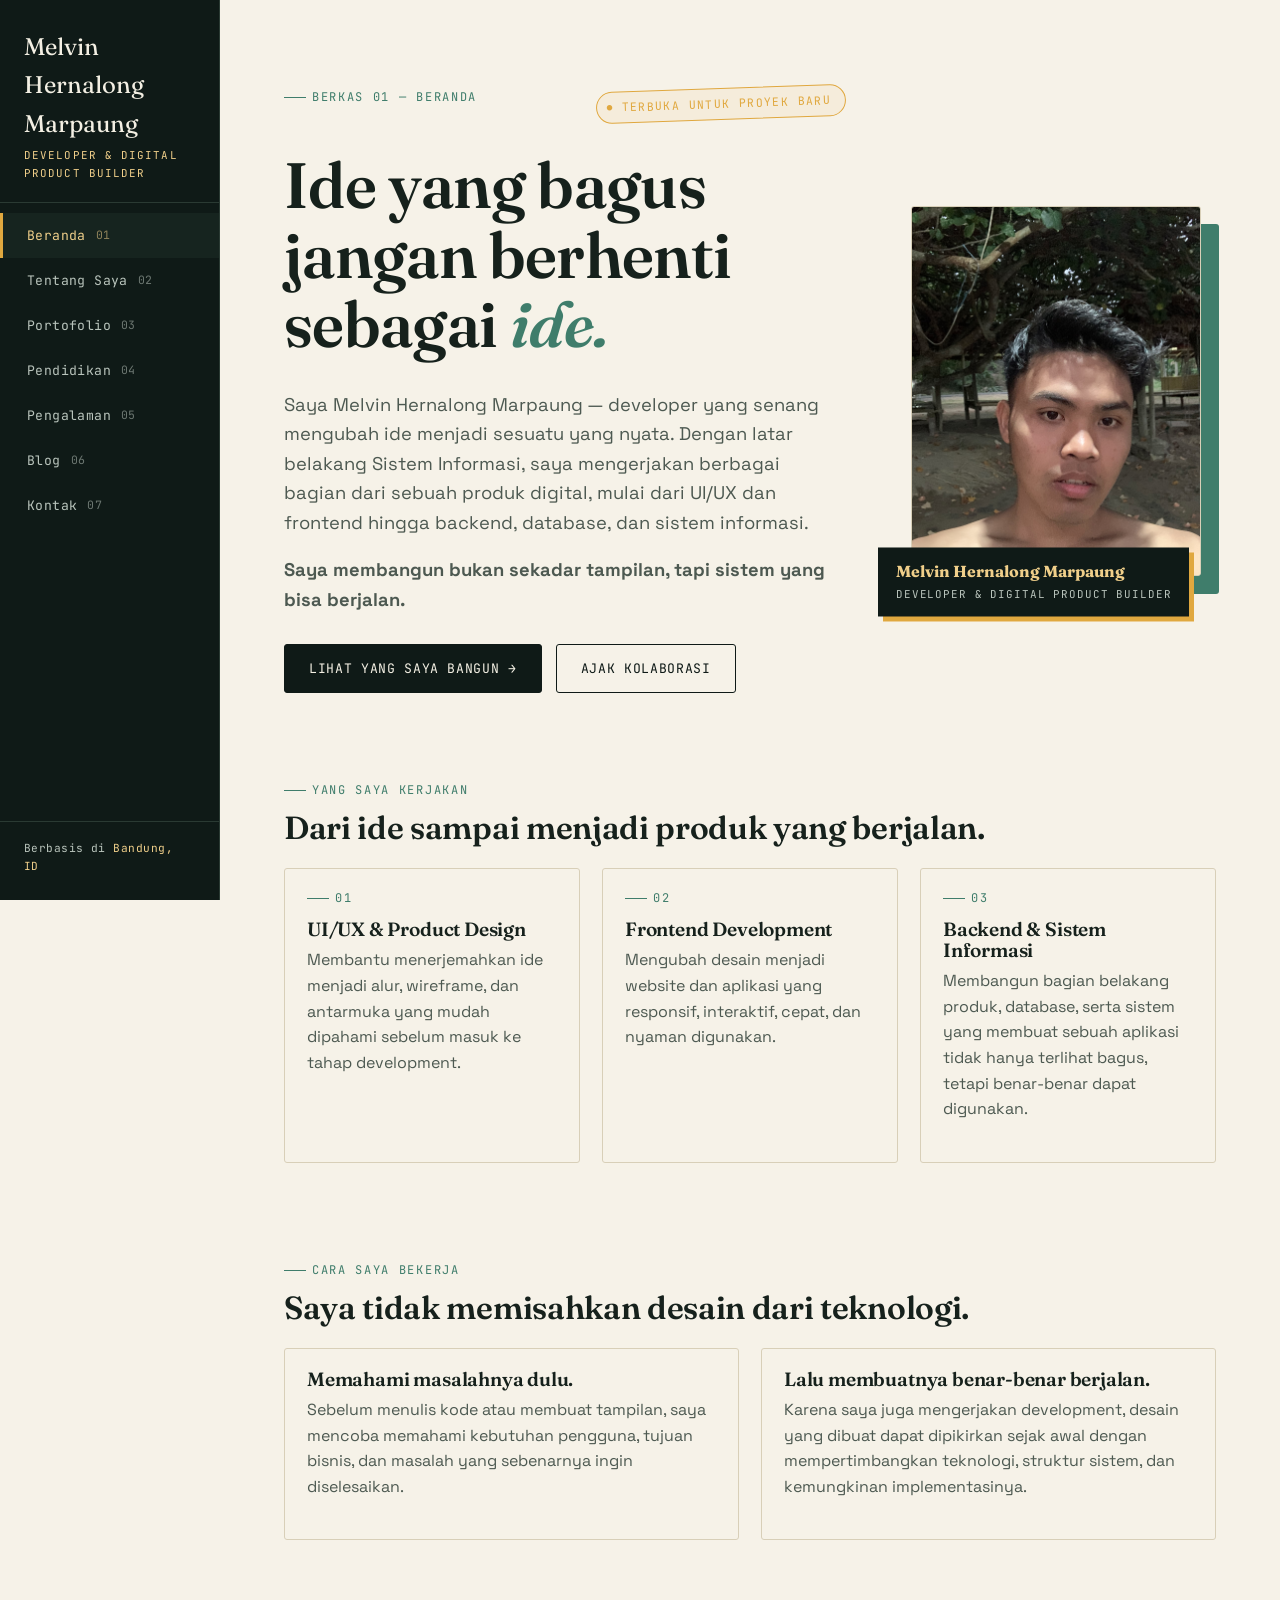
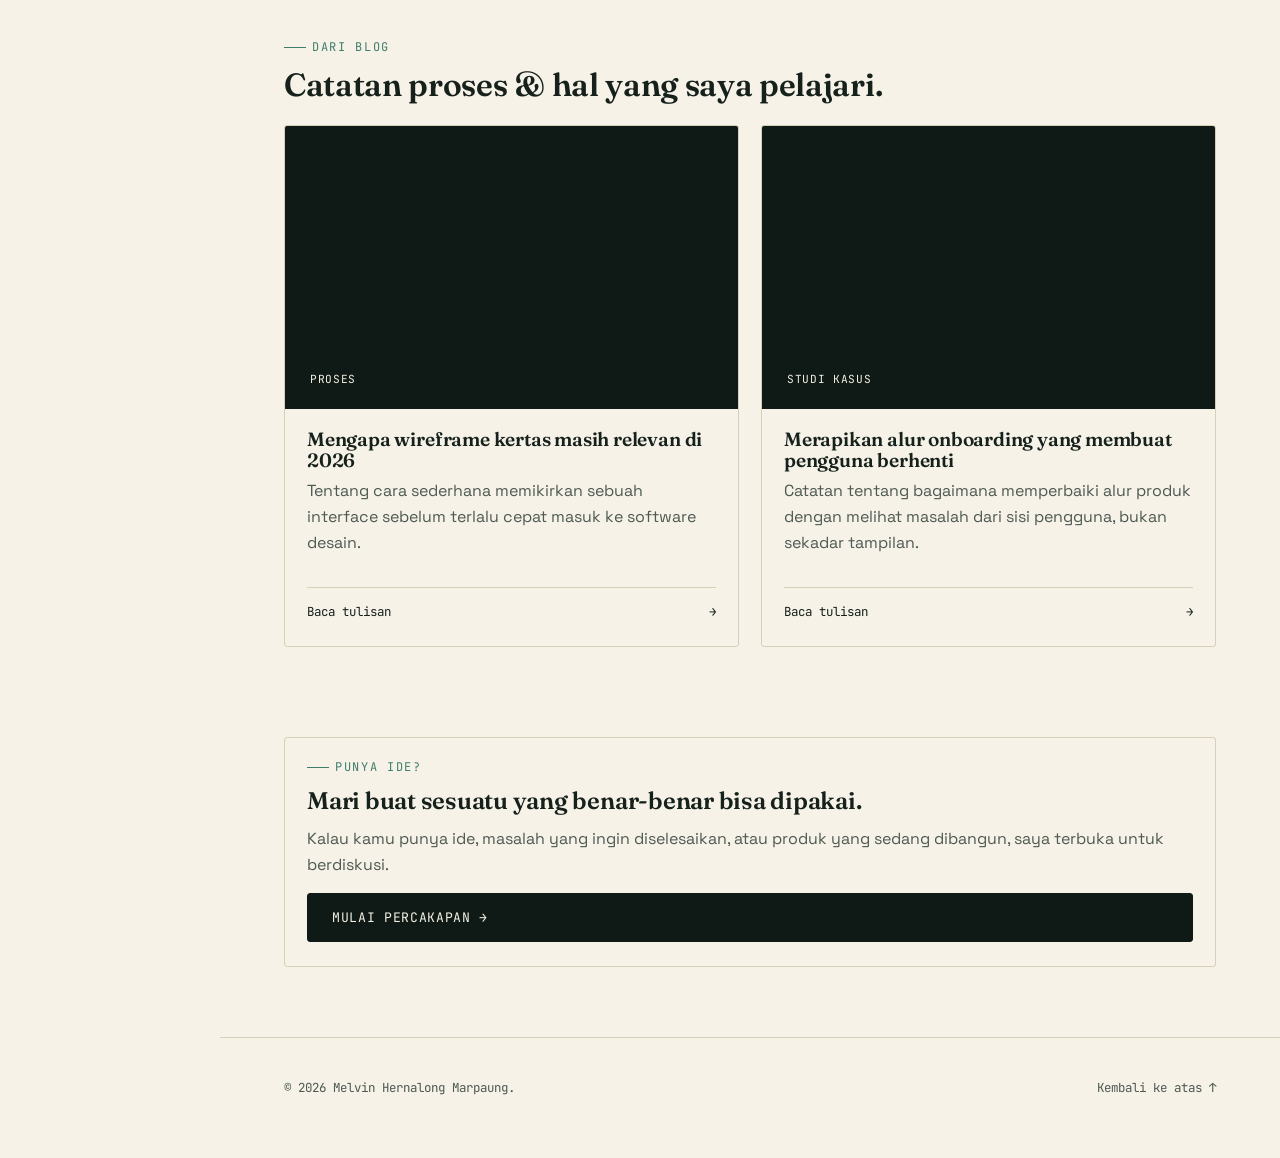
==== index.html @ 4b16306a "Upload portofolio website" ====
<!DOCTYPE html>
<html lang="id">

<head>
    <meta charset="UTF-8">
    <meta name="viewport" content="width=device-width, initial-scale=1.0">

    <!-- FAVICON -->
    <link rel="shortcut icon" href="images/favicon.ico" type="image/x-icon">
    <title>Melvin Hernalong Marpaung — Developer & Digital Product Builder</title>

    <meta name="description" content="Portofolio Melvin Hernalong Marpaung — developer yang mengubah ide menjadi produk digital melalui UI/UX, frontend, backend, database, dan sistem informasi.">

    <link rel="preconnect" href="https://fonts.googleapis.com">
    <link rel="preconnect" href="https://fonts.gstatic.com" crossorigin>

    <link href="https://fonts.googleapis.com/css2?family=Fraunces:ital,opsz,wght@0,9..144,400;0,9..144,600;1,9..144,500&family=Space+Grotesk:wght@400;500;600&family=JetBrains+Mono:wght@400;500&display=swap" rel="stylesheet">

    <link rel="stylesheet" href="css/style.css">
</head>

<body>

    <!-- MOBILE NAVIGATION -->
    <button class="navtoggle" aria-label="Buka menu" aria-expanded="false">
        <span></span>
    </button>

    <div class="app">

        <!-- =====================================================
             SIDEBAR NAVIGATION
        ====================================================== -->

        <nav class="tabnav">

            <div class="tabnav__brand">

                <div class="tabnav__brand-mark">
                    Melvin Hernalong Marpaung
                </div>

                <div class="tabnav__brand-role">
                    Developer &amp; Digital Product Builder
                </div>

            </div>

            <ul class="tabnav__list">

                <li>
                    <a class="tabnav__link is-active" href="index.html">
                        Beranda
                        <span class="tabnav__tag">01</span>
                    </a>
                </li>

                <li>
                    <a class="tabnav__link" href="tentang.html">
                        Tentang Saya
                        <span class="tabnav__tag">02</span>
                    </a>
                </li>

                <li>
                    <a class="tabnav__link" href="portofolio.html">
                        Portofolio
                        <span class="tabnav__tag">03</span>
                    </a>
                </li>

                <li>
                    <a class="tabnav__link" href="pendidikan.html">
                        Pendidikan
                        <span class="tabnav__tag">04</span>
                    </a>
                </li>

                <li>
                    <a class="tabnav__link" href="pengalaman.html">
                        Pengalaman
                        <span class="tabnav__tag">05</span>
                    </a>
                </li>

                <li>
                    <a class="tabnav__link" href="blog.html">
                        Blog
                        <span class="tabnav__tag">06</span>
                    </a>
                </li>

                <li>
                    <a class="tabnav__link" href="kontak.html">
                        Kontak
                        <span class="tabnav__tag">07</span>
                    </a>
                </li>

            </ul>

            <div class="tabnav__foot">
                Berbasis di
                <span>Bandung, ID</span>
            </div>

        </nav>


        <!-- =====================================================
             MAIN CONTENT
        ====================================================== -->

        <main class="content">


            <!-- =================================================
                 HERO
            ================================================== -->

            <section class="hero hero--with-photo">

                <!-- HERO CONTENT -->

                <div class="hero__content">

                    <div class="hero__top">

                        <span class="eyebrow">
                            Berkas 01 — Beranda
                        </span>

                        <span class="stamp stamp--gold">
                            Terbuka untuk proyek baru
                        </span>

                    </div>


                    <h1>
                        Ide yang bagus jangan berhenti sebagai
                        <em>ide.</em>
                    </h1>


                    <p class="hero__lede">
                        Saya Melvin Hernalong Marpaung — developer yang senang mengubah ide menjadi sesuatu yang nyata. Dengan latar belakang Sistem Informasi, saya mengerjakan berbagai bagian dari sebuah produk digital, mulai dari UI/UX dan frontend hingga backend, database,
                        dan sistem informasi.
                    </p>


                    <p class="hero__lede">
                        <strong>
                            Saya membangun bukan sekadar tampilan,
                            tapi sistem yang bisa berjalan.
                        </strong>
                    </p>


                    <div class="hero__cta">

                        <a class="btn btn--primary" href="portofolio.html">
                            Lihat yang Saya Bangun →
                        </a>

                        <a class="btn btn--ghost" href="kontak.html">
                            Ajak Kolaborasi
                        </a>

                    </div>

                </div>


                <!-- =================================================
                     FOTO PROFIL
                ================================================== -->

                <div class="hero__photo">

                    <div class="hero__photo-frame" id="profile-photo" role="button" tabindex="0" aria-label="Tampilkan media sosial" aria-expanded="false">

                        <!-- FOTO -->

                        <img src="images/profile.jpeg" alt="Foto profil Melvin Hernalong Marpaung">


                        <!-- SOCIAL OVERLAY -->

                        <div class="hero__social-overlay">

                            <div class="hero__social-title">
                                <span>Temukan saya di</span>
                            </div>


                            <div class="hero__socials">

                                <!-- WhatsApp -->

                                <a href="https://wa.me/6289638688451" class="social-icon" target="_blank" rel="noopener noreferrer" aria-label="WhatsApp" title="WhatsApp">

                                    <svg viewBox="0 0 24 24" aria-hidden="true">
                                        <path d="M20.5 3.5A11.7 11.7 0 0 0 12.1 0C5.6 0 .3 5.3.3 11.8c0 2.1.6 4.2 1.7 6L.2 24l6.3-1.7a11.8 11.8 0 0 0 5.6 1.4h.1c6.5 0 11.8-5.3 11.8-11.8 0-3.2-1.3-6.2-3.5-8.4ZM12.1 21.7h-.1c-1.8 0-3.5-.5-5-1.4l-.4-.2-3.7 1 1-3.6-.2-.4a9.7 9.7 0 0 1-1.5-5.2c0-5.4 4.4-9.8 9.9-9.8 2.6 0 5.1 1 7 2.9a9.8 9.8 0 0 1 2.9 7c0 5.3-4.4 9.7-9.9 9.7Zm5.4-7.3c-.3-.2-1.9-.9-2.2-1-.3-.1-.5-.2-.7.2-.2.3-.8 1-1 1.2-.2.2-.4.2-.7.1-1.8-.9-3-1.6-4.2-3.6-.3-.5.3-.5.8-1.6.1-.2.1-.4 0-.6-.1-.2-.7-1.7-1-2.3-.3-.6-.5-.5-.7-.5h-.6c-.2 0-.6.1-.9.4-.3.3-1.1 1.1-1.1 2.6 0 1.5 1.1 3 1.2 3.2.1.2 2.1 3.3 5.2 4.6 1.9.8 2.7.9 3.7.8.6-.1 1.9-.8 2.1-1.6.3-.8.3-1.5.2-1.6-.1-.1-.3-.2-.6-.3Z"/>
                                    </svg>

                                </a>


                                <!-- Instagram -->

                                <a href="https://www.instagram.com/melvin_hernalon20" class="social-icon" target="_blank" rel="noopener noreferrer" aria-label="Instagram" title="Instagram">

                                    <svg viewBox="0 0 24 24" aria-hidden="true">
                                        <rect x="3" y="3" width="18" height="18" rx="5"></rect>
                                        <circle cx="12" cy="12" r="4"></circle>
                                        <circle cx="17.5" cy="6.5" r="1"></circle>
                                    </svg>

                                </a>


                                <!-- TikTok -->

                                <a href="https://www.tiktok.com/@_vicariusfiliidei" class="social-icon" target="_blank" rel="noopener noreferrer" aria-label="TikTok" title="TikTok">

                                    <svg viewBox="0 0 24 24" aria-hidden="true">
                                        <path d="M16.7 3c.3 1.8 1.4 3.2 3.3 3.5v3.1c-1.4 0-2.6-.4-3.7-1.1v6.8c0 4-2.8 6.7-6.7 6.7-3.4 0-6-2.6-6-5.8 0-3.5 2.8-6.1 6.5-6.1.3 0 .6 0 .9.1v3.2a4.2 4.2 0 0 0-.9-.1c-1.5 0-2.7 1-2.7 2.5 0 1.3 1.1 2.3 2.4 2.3 1.7 0 2.8-1.1 2.8-3V3h4.1Z"></path>
                                    </svg>

                                </a>


                                <!-- LinkedIn -->

                                <a href="https://www.linkedin.com/in/melvin-marpaung-014b51303" class="social-icon" target="_blank" rel="noopener noreferrer" aria-label="LinkedIn" title="LinkedIn">

                                    <svg viewBox="0 0 24 24" aria-hidden="true">
                                        <path d="M5.2 3.2A2.2 2.2 0 1 1 5.2 7.6 2.2 2.2 0 0 1 5.2 3.2ZM3.4 9h3.6v11.6H3.4V9Zm5.8 0h3.5v1.6h.1c.5-.9 1.7-1.9 3.5-1.9 3.7 0 4.4 2.4 4.4 5.5v6.4h-3.6v-5.7c0-1.4 0-3.2-2-3.2s-2.3 1.5-2.3 3.1v5.8H9.2V9Z"></path>
                                    </svg>

                                </a>


                                <!-- YouTube -->

                                <a href="https://youtube.com/@melvinmarpaung2245" class="social-icon" target="_blank" rel="noopener noreferrer" aria-label="YouTube" title="YouTube">

                                    <svg viewBox="0 0 24 24" aria-hidden="true">
                                        <path d="M23.5 6.2a3 3 0 0 0-2.1-2.1C19.5 3.5 12 3.5 12 3.5s-7.5 0-9.4.6A3 3 0 0 0 .5 6.2C0 8.1 0 12 0 12s0 3.9.5 5.8a3 3 0 0 0 2.1 2.1c1.9.6 9.4.6 9.4.6s7.5 0 9.4-.6a3 3 0 0 0 2.1-2.1c.5-1.9.5-5.8.5-5.8s0-3.9-.5-5.8ZM9.6 15.6V8.4l6.3 3.6-6.3 3.6Z"></path>
                                    </svg>

                                </a>


                                <!-- Email -->

                                <a href="mailto:hernalon20@gmail.com" class="social-icon" aria-label="Email" title="Email">

                                    <svg viewBox="0 0 24 24" aria-hidden="true">
                                        <path d="M2.5 5.5A2.5 2.5 0 0 1 5 3h14a2.5 2.5 0 0 1 2.5 2.5v13A2.5 2.5 0 0 1 19 21H5a2.5 2.5 0 0 1-2.5-2.5v-13ZM5 5.4v.4l7 5.2 7-5.2v-.4H5Zm14 3.5-7 5.2-7-5.2v9.6c0 .3.2.5.5.5h13c.3 0 .5-.2.5-.5V8.9Z"></path>
                                    </svg>

                                </a>

                            </div>


                            <span class="hero__social-hint">
                                Klik foto untuk kembali
                            </span>

                        </div>

                    </div>


                    <!-- FOTO LABEL -->

                    <div class="hero__photo-label">

                        <strong>
                            Melvin Hernalong Marpaung
                        </strong>

                        <span>
                            Developer &amp; Digital Product Builder
                        </span>

                    </div>

                </div>


                <!-- =================================================
                     STATISTICS
                ================================================== -->
                <!-- 
                <div class="hero__grid" data-reveal>

                    <div class="hero__stat">

                        <b>32+</b>

                        <span>
                            Proyek diselesaikan
                        </span>

                    </div>


                    <div class="hero__stat">

                        <b>5</b>

                        <span>
                            Tahun pengalaman
                        </span>

                    </div>


                    <div class="hero__stat">

                        <b>12</b>

                        <span>
                            Klien lintas industri
                        </span>

                    </div>

                </div> -->

            </section>


            <!-- =================================================
                 SERVICES
            ================================================== -->

            <section data-reveal>

                <span class="eyebrow">
                    Yang saya kerjakan
                </span>

                <h2 class="section-title">
                    Dari ide sampai menjadi produk yang berjalan.
                </h2>


                <div class="grid grid--3">


                    <!-- UI/UX -->

                    <div class="card">

                        <div class="card__body">

                            <span class="eyebrow">
                                01
                            </span>

                            <h3>
                                UI/UX &amp; Product Design
                            </h3>

                            <p>
                                Membantu menerjemahkan ide menjadi alur, wireframe, dan antarmuka yang mudah dipahami sebelum masuk ke tahap development.
                            </p>

                        </div>

                    </div>


                    <!-- FRONTEND -->

                    <div class="card">

                        <div class="card__body">

                            <span class="eyebrow">
                                02
                            </span>

                            <h3>
                                Frontend Development
                            </h3>

                            <p>
                                Mengubah desain menjadi website dan aplikasi yang responsif, interaktif, cepat, dan nyaman digunakan.
                            </p>

                        </div>

                    </div>


                    <!-- SYSTEM -->

                    <div class="card">

                        <div class="card__body">

                            <span class="eyebrow">
                                03
                            </span>

                            <h3>
                                Backend &amp; Sistem Informasi
                            </h3>

                            <p>
                                Membangun bagian belakang produk, database, serta sistem yang membuat sebuah aplikasi tidak hanya terlihat bagus, tetapi benar-benar dapat digunakan.
                            </p>

                        </div>

                    </div>

                </div>

            </section>


            <!-- =================================================
                 VALUE / POSITIONING
            ================================================== -->

            <section data-reveal>

                <span class="eyebrow">
                    Cara saya bekerja
                </span>

                <h2 class="section-title">
                    Saya tidak memisahkan desain dari teknologi.
                </h2>


                <div class="grid grid--2">

                    <div class="card">

                        <div class="card__body">

                            <h3>
                                Memahami masalahnya dulu.
                            </h3>

                            <p>
                                Sebelum menulis kode atau membuat tampilan, saya mencoba memahami kebutuhan pengguna, tujuan bisnis, dan masalah yang sebenarnya ingin diselesaikan.
                            </p>

                        </div>

                    </div>


                    <div class="card">

                        <div class="card__body">

                            <h3>
                                Lalu membuatnya benar-benar berjalan.
                            </h3>

                            <p>
                                Karena saya juga mengerjakan development, desain yang dibuat dapat dipikirkan sejak awal dengan mempertimbangkan teknologi, struktur sistem, dan kemungkinan implementasinya.
                            </p>

                        </div>

                    </div>

                </div>

            </section>


            <!-- =================================================
                 BLOG
            ================================================== -->

            <section data-reveal>

                <span class="eyebrow">
                    Dari blog
                </span>

                <h2 class="section-title">
                    Catatan proses &amp; hal yang saya pelajari.
                </h2>


                <div class="grid grid--2">


                    <a class="card" href="blog.html">

                        <div class="card__media">

                            <span>
                                Proses
                            </span>

                        </div>


                        <div class="card__body">

                            <h3>
                                Mengapa wireframe kertas masih relevan di 2026
                            </h3>

                            <p>
                                Tentang cara sederhana memikirkan sebuah interface sebelum terlalu cepat masuk ke software desain.
                            </p>

                            <div class="card__link">

                                <span>
                                    Baca tulisan
                                </span>

                                <span>
                                    →
                                </span>

                            </div>

                        </div>

                    </a>


                    <a class="card" href="blog.html">

                        <div class="card__media">

                            <span>
                                Studi Kasus
                            </span>

                        </div>


                        <div class="card__body">

                            <h3>
                                Merapikan alur onboarding yang membuat pengguna berhenti
                            </h3>

                            <p>
                                Catatan tentang bagaimana memperbaiki alur produk dengan melihat masalah dari sisi pengguna, bukan sekadar tampilan.
                            </p>

                            <div class="card__link">

                                <span>
                                    Baca tulisan
                                </span>

                                <span>
                                    →
                                </span>

                            </div>

                        </div>

                    </a>

                </div>

            </section>


            <!-- =================================================
                 FINAL CTA
            ================================================== -->

            <section data-reveal>

                <div class="card">

                    <div class="card__body">

                        <span class="eyebrow">
                            Punya ide?
                        </span>

                        <h2>
                            Mari buat sesuatu yang benar-benar bisa dipakai.
                        </h2>

                        <p>
                            Kalau kamu punya ide, masalah yang ingin diselesaikan, atau produk yang sedang dibangun, saya terbuka untuk berdiskusi.
                        </p>

                        <a class="btn btn--primary" href="kontak.html">
                            Mulai Percakapan →
                        </a>

                    </div>

                </div>

            </section>


            <!-- =================================================
                 FOOTER
            ================================================== -->

            <footer class="site-footer">

                <span>
                    © 2026 Melvin Hernalong Marpaung.
                </span>

                <a href="#">
                    Kembali ke atas ↑
                </a>

            </footer>

        </main>

    </div>


    <script src="js/script.js"></script>

</body>

</html>
---- css/style.css ----
/* =========================================================
   DESIGN TOKENS
   Tema: "Dossier"
   ========================================================= */

:root {
    --ink: #0f1a17;
    --ink-soft: #16241f;
    --paper: #f6f2e8;
    --paper-dim: #ece5d4;
    --gold: #e0a83f;
    --gold-soft: #f0cf8a;
    --jade: #3f7d6b;
    --text-dark: #16211c;
    --text-muted: #4d5951;
    --text-light: #f3efe3;
    --text-light-muted: #b9c4bc;
    --line: #d8cfb8;
    --line-dark: #2a3a33;
    --font-display: "Fraunces", "Georgia", serif;
    --font-body: "Space Grotesk", "Helvetica Neue", sans-serif;
    --font-mono: "JetBrains Mono", ui-monospace, monospace;
    --radius: 3px;
    --nav-w: 220px;
    --nav-w-collapsed: 64px;
    --max-w: 980px;
}


/* =========================================================
   RESET
   ========================================================= */

* {
    box-sizing: border-box;
}

html {
    scroll-behavior: smooth;
}

body {
    margin: 0;
    background: var(--paper);
    color: var(--text-dark);
    font-family: var(--font-body);
    font-size: 16px;
    line-height: 1.6;
    -webkit-font-smoothing: antialiased;
}

img {
    max-width: 100%;
    display: block;
}

a {
    color: inherit;
    text-decoration: none;
}

h1,
h2,
h3,
h4 {
    font-family: var(--font-display);
    font-weight: 600;
    line-height: 1.08;
    margin: 0 0 0.5em;
    letter-spacing: -0.01em;
}

p {
    margin: 0 0 1em;
    color: var(--text-muted);
}


/* =========================================================
   EYEBROW
   ========================================================= */

.eyebrow {
    font-family: var(--font-mono);
    font-size: 0.75rem;
    letter-spacing: 0.14em;
    text-transform: uppercase;
    color: var(--jade);
    display: inline-flex;
    align-items: center;
    gap: 0.5em;
    margin-bottom: 0.9em;
}

.eyebrow::before {
    content: "";
    width: 22px;
    height: 1px;
    background: var(--jade);
    display: inline-block;
}


/* =========================================================
   SELECTION & ACCESSIBILITY
   ========================================================= */

::selection {
    background: var(--gold-soft);
    color: var(--ink);
}

:focus-visible {
    outline: 2px solid var(--jade);
    outline-offset: 3px;
}

@media (prefers-reduced-motion: reduce) {
    *,
    *::before,
    *::after {
        animation-duration: 0.001ms !important;
        animation-iteration-count: 1 !important;
        transition-duration: 0.001ms !important;
        scroll-behavior: auto !important;
    }
}


/* =========================================================
   LAYOUT — SIDEBAR
   ========================================================= */

.app {
    display: flex;
    min-height: 100vh;
}

.tabnav {
    position: fixed;
    top: 0;
    left: 0;
    bottom: 0;
    width: var(--nav-w);
    background: var(--ink);
    color: var(--text-light);
    display: flex;
    flex-direction: column;
    z-index: 100;
    border-right: 1px solid var(--line-dark);
}

.tabnav__brand {
    padding: 28px 24px 20px;
    border-bottom: 1px solid var(--line-dark);
}

.tabnav__brand-mark {
    font-family: var(--font-display);
    font-size: 1.5rem;
    color: var(--text-light);
}

.tabnav__brand-role {
    font-family: var(--font-mono);
    font-size: 0.68rem;
    letter-spacing: 0.1em;
    text-transform: uppercase;
    color: var(--gold-soft);
    margin-top: 4px;
}

.tabnav__list {
    list-style: none;
    margin: 0;
    padding: 10px 0;
    flex: 1;
    overflow-y: auto;
}

.tabnav__link {
    display: flex;
    align-items: center;
    gap: 10px;
    padding: 12px 24px;
    font-family: var(--font-mono);
    font-size: 0.82rem;
    letter-spacing: 0.03em;
    color: var(--text-light-muted);
    border-left: 3px solid transparent;
    transition: color 0.15s ease, border-color 0.15s ease, background 0.15s ease;
    position: relative;
}

.tabnav__link:hover {
    color: var(--text-light);
    background: var(--ink-soft);
}

.tabnav__link.is-active {
    color: var(--gold-soft);
    border-left-color: var(--gold);
    background: var(--ink-soft);
}

.tabnav__tag {
    opacity: 0.55;
    font-size: 0.72rem;
}

.tabnav__foot {
    padding: 18px 24px 24px;
    border-top: 1px solid var(--line-dark);
    font-family: var(--font-mono);
    font-size: 0.7rem;
    color: var(--text-light-muted);
    letter-spacing: 0.04em;
}

.tabnav__foot span {
    color: var(--gold-soft);
}

.navtoggle {
    display: none;
}


/* =========================================================
   CONTENT
   ========================================================= */

.content {
    margin-left: var(--nav-w);
    flex: 1;
    min-width: 0;
}

.page-header {
    padding: 90px 64px 40px;
    max-width: 1100px;
}

.page-header .eyebrow {
    margin-bottom: 1em;
}

.page-header h1 {
    font-size: clamp(2.2rem, 4vw, 3.4rem);
    color: var(--text-dark);
}

.page-header .lede {
    font-size: 1.1rem;
    max-width: 640px;
    color: var(--text-muted);
}

section {
    padding: 20px 64px 70px;
    max-width: 1100px;
}

.section-title {
    font-size: clamp(1.5rem, 2.6vw, 2rem);
    margin-bottom: 0.7em;
}

footer.site-footer {
    padding: 40px 64px 60px;
    border-top: 1px solid var(--line);
    font-family: var(--font-mono);
    font-size: 0.78rem;
    color: var(--text-muted);
    display: flex;
    justify-content: space-between;
    flex-wrap: wrap;
    gap: 12px;
    max-width: 1100px;
}


/* =========================================================
   STAMP
   ========================================================= */

.stamp {
    display: inline-flex;
    align-items: center;
    gap: 8px;
    font-family: var(--font-mono);
    font-size: 0.72rem;
    letter-spacing: 0.12em;
    text-transform: uppercase;
    color: var(--jade);
    border: 1.5px solid var(--jade);
    border-radius: 999px;
    padding: 6px 14px 6px 10px;
    transform: rotate(-2deg);
    background: rgba(63, 125, 107, 0.06);
}

.stamp::before {
    content: "●";
    font-size: 0.55rem;
}

.stamp--gold {
    color: var(--gold);
    border-color: var(--gold);
    background: rgba(224, 168, 63, 0.08);
}


/* =========================================================
   HERO
   ========================================================= */

.hero {
    padding: 88px 64px 60px;
    max-width: 1180px;
    position: relative;
}


/* Layout hero baru */

.hero--with-photo {
    display: grid;
    grid-template-columns: minmax(0, 1fr) 320px;
    column-gap: 50px;
    align-items: center;
}


/* Konten kiri */

.hero__content {
    min-width: 0;
}

.hero__top {
    display: flex;
    justify-content: space-between;
    align-items: flex-start;
    gap: 24px;
    margin-bottom: 30px;
}

.hero h1 {
    font-size: clamp(2.6rem, 5vw, 4.6rem);
    color: var(--text-dark);
    max-width: 850px;
}

.hero h1 em {
    font-style: italic;
    color: var(--jade);
}

.hero__lede {
    font-size: 1.15rem;
    max-width: 560px;
    margin-top: 18px;
}


/* =========================================================
   HERO PHOTO
   ========================================================= */

.hero__photo {
    position: relative;
    display: flex;
    justify-content: center;
    align-items: center;
    min-height: 390px;
}

.hero__photo-frame {
    width: 290px;
    height: 370px;
    overflow: hidden;
    border-radius: var(--radius);
    background: var(--paper-dim);
    border: 1px solid var(--line);
    position: relative;
    box-shadow: 18px 18px 0 var(--jade);
    transition: transform 0.25s ease, box-shadow 0.25s ease;
}

.hero__photo-frame:hover {
    transform: translateY(-5px);
    box-shadow: 22px 22px 0 var(--gold);
}

.hero__photo-frame img {
    width: 100%;
    height: 100%;
    object-fit: cover;
    object-position: center top;
    filter: saturate(0.9);
    transition: transform 0.4s ease, filter 0.4s ease;
}

.hero__photo-frame:hover img {
    transform: scale(1.03);
    filter: saturate(1);
}


/* =========================================================
   PROFILE SOCIAL OVERLAY
   Klik foto → blur → social media muncul
   ========================================================= */

.hero__photo-frame {
    cursor: pointer;
    isolation: isolate;
}


/* Foto */

.hero__photo-frame img {
    transition: transform 0.45s ease, filter 0.45s ease;
}


/* Overlay */


/* =========================================================
   PROFILE SOCIAL OVERLAY — GLASS / BLUR
   ========================================================= */

.hero__photo-frame {
    cursor: pointer;
    isolation: isolate;
}


/* Overlay transparan */

.hero__social-overlay {
    position: absolute;
    inset: 0;
    z-index: 5;
    display: flex;
    flex-direction: column;
    align-items: center;
    justify-content: center;
    padding: 25px;
    /*
   * Tidak hitam pekat.
   * Foto tetap terlihat di belakang.
   */
    background: rgba(15, 26, 23, 0.18);
    opacity: 0;
    visibility: hidden;
    pointer-events: none;
    backdrop-filter: blur(0);
    transition: opacity 0.4s ease, visibility 0.4s ease, backdrop-filter 0.5s ease;
}


/* Overlay aktif */

.hero__photo-frame.is-social-open .hero__social-overlay {
    opacity: 1;
    visibility: visible;
    pointer-events: auto;
    background: rgba(15, 26, 23, 0.12);
    backdrop-filter: blur(8px);
}


/* Foto ketika overlay aktif */

.hero__photo-frame.is-social-open img {
    transform: scale(1.05);
    filter: blur(5px) brightness(0.82) saturate(0.8);
}


/* =========================================================
   TITLE
   ========================================================= */

.hero__social-title {
    margin-bottom: 18px;
    padding: 7px 13px;
    border: 1px solid rgba(255, 255, 255, 0.45);
    border-radius: 999px;
    background: rgba(15, 26, 23, 0.2);
    backdrop-filter: blur(10px);
    font-family: var(--font-mono);
    font-size: 0.62rem;
    letter-spacing: 0.14em;
    text-transform: uppercase;
    color: var(--text-light);
    opacity: 0;
    transform: translateY(12px);
    transition: opacity 0.3s ease 0.08s, transform 0.3s ease 0.08s;
}

.hero__photo-frame.is-social-open .hero__social-title {
    opacity: 1;
    transform: translateY(0);
}


/* =========================================================
   SOCIAL GRID
   ========================================================= */

.hero__socials {
    display: grid;
    grid-template-columns: repeat(3, 1fr);
    gap: 12px;
    width: 100%;
    max-width: 190px;
}


/* =========================================================
   ICON BUTTON
   ========================================================= */

.social-icon {
    width: 52px;
    height: 52px;
    display: flex;
    align-items: center;
    justify-content: center;
    border-radius: 50%;
    /*
   * Glass effect
   */
    background: rgba(246, 242, 232, 0.22);
    border: 1px solid rgba(255, 255, 255, 0.65);
    color: white;
    backdrop-filter: blur(12px);
    box-shadow: 0 8px 25px rgba(15, 26, 23, 0.18), inset 0 1px 0 rgba(255, 255, 255, 0.3);
    opacity: 0;
    transform: translateY(15px) scale(0.65);
    transition: opacity 0.3s ease, transform 0.3s cubic-bezier(.2, .8, .2, 1), background 0.2s ease, box-shadow 0.2s ease;
}


/* SVG */

.social-icon svg {
    width: 22px;
    height: 22px;
    fill: currentColor;
    stroke: none;
    transition: transform 0.2s ease;
}


/* Instagram outline */

.social-icon:nth-child(2) svg {
    fill: none;
    stroke: currentColor;
    stroke-width: 1.7;
}


/* Icon muncul */

.hero__photo-frame.is-social-open .social-icon {
    opacity: 1;
    transform: translateY(0) scale(1);
}


/* Delay */

.hero__photo-frame.is-social-open .social-icon:nth-child(1) {
    transition-delay: .05s;
}

.hero__photo-frame.is-social-open .social-icon:nth-child(2) {
    transition-delay: .10s;
}

.hero__photo-frame.is-social-open .social-icon:nth-child(3) {
    transition-delay: .15s;
}

.hero__photo-frame.is-social-open .social-icon:nth-child(4) {
    transition-delay: .20s;
}

.hero__photo-frame.is-social-open .social-icon:nth-child(5) {
    transition-delay: .25s;
}

.hero__photo-frame.is-social-open .social-icon:nth-child(6) {
    transition-delay: .30s;
}


/* =========================================================
   HOVER ICON
   ========================================================= */

.social-icon:hover {
    transform: translateY(-6px) scale(1.16);
    background: rgba(224, 168, 63, 0.9);
    border-color: rgba(255, 255, 255, 0.9);
    color: var(--ink);
    box-shadow: 0 12px 30px rgba(224, 168, 63, 0.3);
}

.social-icon:hover svg {
    transform: scale(1.08);
}


/* =========================================================
   KLIK ICON
   ========================================================= */

.social-icon:active {
    transform: translateY(-4px) scale(1.28);
}


/* =========================================================
   HINT
   ========================================================= */

.hero__social-hint {
    margin-top: 18px;
    font-family: var(--font-mono);
    font-size: 0.55rem;
    letter-spacing: 0.08em;
    text-transform: uppercase;
    color: rgba(243, 239, 227, 0.85);
    opacity: 0;
    transform: translateY(8px);
    transition: opacity 0.3s ease 0.38s, transform 0.3s ease 0.38s;
}

.hero__photo-frame.is-social-open .hero__social-hint {
    opacity: 1;
    transform: translateY(0);
}


/* =========================================================
   MOBILE
   ========================================================= */

@media (max-width: 760px) {
    .hero__socials {
        max-width: 180px;
        gap: 10px;
    }
    .social-icon {
        width: 48px;
        height: 48px;
    }
    .social-icon svg {
        width: 20px;
        height: 20px;
    }
}


/* Saat aktif */

.hero__photo-frame.is-social-open .hero__social-overlay {
    opacity: 1;
    visibility: visible;
    pointer-events: auto;
    backdrop-filter: blur(3px);
}


/* Foto menjadi blur */

.hero__photo-frame.is-social-open img {
    transform: scale(1.06);
    filter: blur(8px) brightness(0.55);
}


/* =========================================================
   SOCIAL TITLE
   ========================================================= */

.hero__social-title {
    margin-bottom: 18px;
    font-family: var(--font-mono);
    font-size: 0.68rem;
    letter-spacing: 0.14em;
    text-transform: uppercase;
    color: var(--text-light);
    opacity: 0;
    transform: translateY(10px);
    transition: opacity 0.3s ease 0.08s, transform 0.3s ease 0.08s;
}

.hero__photo-frame.is-social-open .hero__social-title {
    opacity: 1;
    transform: translateY(0);
}


/* =========================================================
   SOCIAL ICON GRID
   ========================================================= */

.hero__socials {
    display: grid;
    grid-template-columns: repeat(3, 1fr);
    gap: 12px;
    width: 100%;
    max-width: 190px;
}


/* =========================================================
   SOCIAL ICON
   ========================================================= */

.social-icon {
    width: 52px;
    height: 52px;
    border: 1px solid rgba(243, 239, 227, 0.55);
    border-radius: 50%;
    display: flex;
    align-items: center;
    justify-content: center;
    color: var(--text-light);
    background: rgba(15, 26, 23, 0.55);
    font-family: var(--font-mono);
    font-size: 0.72rem;
    font-weight: 500;
    letter-spacing: 0.02em;
    backdrop-filter: blur(6px);
    opacity: 0;
    transform: translateY(15px) scale(0.8);
    transition: transform 0.25s ease, background 0.2s ease, color 0.2s ease, border-color 0.2s ease, opacity 0.3s ease;
}


/* Icon muncul ketika overlay aktif */

.hero__photo-frame.is-social-open .social-icon {
    opacity: 1;
    transform: translateY(0) scale(1);
}


/* Delay tiap icon */

.hero__photo-frame.is-social-open .social-icon:nth-child(1) {
    transition-delay: 0.08s;
}

.hero__photo-frame.is-social-open .social-icon:nth-child(2) {
    transition-delay: 0.13s;
}

.hero__photo-frame.is-social-open .social-icon:nth-child(3) {
    transition-delay: 0.18s;
}

.hero__photo-frame.is-social-open .social-icon:nth-child(4) {
    transition-delay: 0.23s;
}

.hero__photo-frame.is-social-open .social-icon:nth-child(5) {
    transition-delay: 0.28s;
}

.hero__photo-frame.is-social-open .social-icon:nth-child(6) {
    transition-delay: 0.33s;
}


/* Hover */

.social-icon:hover {
    transform: translateY(-4px) scale(1.08);
    background: var(--gold);
    border-color: var(--gold);
    color: var(--ink);
}


/* =========================================================
   SOCIAL HINT
   ========================================================= */

.hero__social-hint {
    margin-top: 18px;
    font-family: var(--font-mono);
    font-size: 0.58rem;
    letter-spacing: 0.08em;
    text-transform: uppercase;
    color: var(--text-light-muted);
    opacity: 0;
    transform: translateY(8px);
    transition: opacity 0.3s ease 0.4s, transform 0.3s ease 0.4s;
}

.hero__photo-frame.is-social-open .hero__social-hint {
    opacity: 1;
    transform: translateY(0);
}


/* =========================================================
   MOBILE SOCIAL
   ========================================================= */

@media (max-width: 760px) {
    .hero__socials {
        max-width: 180px;
        gap: 10px;
    }
    .social-icon {
        width: 48px;
        height: 48px;
        font-size: 0.68rem;
    }
    .hero__social-title {
        font-size: 0.62rem;
    }
}


/* Label di bawah foto */

.hero__photo-label {
    position: absolute;
    left: 0;
    bottom: 4px;
    transform: translateX(-18px) translateY(50%);
    background: var(--ink);
    color: var(--text-light);
    padding: 12px 18px;
    font-family: var(--font-mono);
    font-size: 0.68rem;
    letter-spacing: 0.08em;
    text-transform: uppercase;
    z-index: 3;
    box-shadow: 5px 5px 0 var(--gold);
}

.hero__photo-label strong {
    display: block;
    color: var(--gold-soft);
    font-family: var(--font-display);
    font-size: 1rem;
    letter-spacing: 0;
    text-transform: none;
    margin-bottom: 2px;
}

.hero__photo-label span {
    color: var(--text-light-muted);
}


/* =========================================================
   HERO BUTTONS
   ========================================================= */

.hero__cta {
    display: flex;
    gap: 14px;
    margin-top: 30px;
    flex-wrap: wrap;
}

.btn {
    font-family: var(--font-mono);
    font-size: 0.82rem;
    letter-spacing: 0.05em;
    text-transform: uppercase;
    padding: 13px 24px;
    border-radius: var(--radius);
    border: 1.5px solid var(--ink);
    transition: transform 0.15s ease, background 0.15s ease, color 0.15s ease;
    display: inline-flex;
    align-items: center;
    gap: 8px;
}

.btn--primary {
    background: var(--ink);
    color: var(--text-light);
}

.btn--primary:hover {
    background: var(--jade);
    border-color: var(--jade);
    transform: translateY(-2px);
}

.btn--ghost {
    background: transparent;
    color: var(--ink);
}

.btn--ghost:hover {
    background: var(--ink);
    color: var(--text-light);
    transform: translateY(-2px);
}


/* =========================================================
   HERO STATS
   ========================================================= */

.hero__grid {
    margin-top: 70px;
    grid-column: 1 / -1;
    display: grid;
    grid-template-columns: repeat(3, 1fr);
    gap: 1px;
    background: var(--line);
    border: 1px solid var(--line);
}

.hero__stat {
    background: var(--paper);
    padding: 26px 24px;
}

.hero__stat b {
    display: block;
    font-family: var(--font-display);
    font-size: 2.1rem;
    color: var(--text-dark);
}

.hero__stat span {
    font-family: var(--font-mono);
    font-size: 0.72rem;
    letter-spacing: 0.06em;
    text-transform: uppercase;
    color: var(--text-muted);
}


/* =========================================================
   CARDS
   ========================================================= */

.grid {
    display: grid;
    gap: 22px;
}

.grid--2 {
    grid-template-columns: repeat(2, 1fr);
}

.grid--3 {
    grid-template-columns: repeat(3, 1fr);
}

.card {
    background: var(--paper);
    border: 1px solid var(--line);
    border-radius: var(--radius);
    overflow: hidden;
    display: flex;
    flex-direction: column;
    transition: transform 0.18s ease, box-shadow 0.18s ease, border-color 0.18s ease;
}

.card:hover {
    transform: translateY(-4px);
    box-shadow: 0 14px 28px -18px rgba(15, 26, 23, 0.35);
    border-color: var(--jade);
}

.card__media {
    aspect-ratio: 16 / 10;
    background: linear-gradient( 135deg, var(--ink) 0%, var(--jade) 100%);
    position: relative;
    display: flex;
    align-items: flex-end;
    padding: 16px;
}

.card__media span {
    font-family: var(--font-mono);
    font-size: 0.7rem;
    color: var(--text-light);
    letter-spacing: 0.06em;
    text-transform: uppercase;
    background: rgba(15, 26, 23, 0.55);
    padding: 4px 9px;
    border-radius: 999px;
}

.card__body {
    padding: 20px 22px 24px;
    flex: 1;
    display: flex;
    flex-direction: column;
}

.card__body h3 {
    font-size: 1.2rem;
    margin-bottom: 0.4em;
}

.card__tags {
    display: flex;
    gap: 8px;
    flex-wrap: wrap;
    margin: 10px 0 0;
}

.card__tags span {
    font-family: var(--font-mono);
    font-size: 0.68rem;
    color: var(--jade);
    border: 1px solid var(--jade);
    padding: 3px 8px;
    border-radius: 999px;
}

.card__link {
    margin-top: 16px;
    font-family: var(--font-mono);
    font-size: 0.78rem;
    color: var(--text-dark);
    border-top: 1px solid var(--line);
    padding-top: 14px;
    display: flex;
    align-items: center;
    justify-content: space-between;
}


/* =========================================================
   BLOG CARD
   ========================================================= */

.blog-card {
    overflow: hidden;
    position: relative;
}


/* ---------------------------------------------------------
   BLOG IMAGE
   --------------------------------------------------------- */

.blog-card__media {
    position: relative;
    height: 260px;
    overflow: hidden;
    background: var(--paper-dim);
}

.blog-card__media img {
    width: 100%;
    height: 100%;
    display: block;
    object-fit: cover;
    transition: transform 0.6s ease, filter 0.6s ease;
}


/* ---------------------------------------------------------
   IMAGE HOVER
   --------------------------------------------------------- */

.blog-card:hover .blog-card__media img {
    transform: scale(1.06);
    filter: brightness(0.72);
}


/* ---------------------------------------------------------
   LABEL GAMBAR
   --------------------------------------------------------- */

.blog-card__media>span {
    position: absolute;
    left: 18px;
    bottom: 18px;
    z-index: 3;
}


/* ---------------------------------------------------------
   OVERLAY
   --------------------------------------------------------- */

.blog-card__overlay {
    position: absolute;
    inset: 0;
    z-index: 2;
    display: flex;
    align-items: center;
    justify-content: center;
    opacity: 0;
    background: rgba(20, 20, 20, 0.08);
    backdrop-filter: blur(4px);
    transition: opacity 0.35s ease;
}

.blog-card:hover .blog-card__overlay {
    opacity: 1;
}


/* ---------------------------------------------------------
   TOMBOL BUKA ARTIKEL
   --------------------------------------------------------- */

.blog-card__open {
    width: 58px;
    height: 58px;
    display: flex;
    align-items: center;
    justify-content: center;
    border: 1px solid rgba(255, 255, 255, 0.8);
    border-radius: 50%;
    color: #fff;
    background: rgba(255, 255, 255, 0.12);
    font-size: 24px;
    transform: translateY(12px);
    transition: transform 0.35s ease, background 0.35s ease;
}

.blog-card:hover .blog-card__open {
    transform: translateY(0);
    background: rgba(255, 255, 255, 0.2);
}


/* ---------------------------------------------------------
   NOMOR ARTIKEL
   --------------------------------------------------------- */

.blog-card__number {
    display: block;
    margin-bottom: 10px;
    font-family: var(--font-mono);
    font-size: 11px;
    letter-spacing: 0.08em;
    text-transform: uppercase;
    opacity: 0.55;
}


/* ---------------------------------------------------------
   BODY CARD
   --------------------------------------------------------- */

.blog-card .card__body {
    transition: transform 0.35s ease;
}

.blog-card:hover .card__body {
    transform: translateY(-3px);
}


/* ---------------------------------------------------------
   LINK ARTIKEL
   --------------------------------------------------------- */

.blog-card .card__link {
    margin-top: 22px;
}


/* ---------------------------------------------------------
   MOBILE BLOG CARD
   --------------------------------------------------------- */

@media (max-width: 700px) {
    .blog-card__media {
        height: 220px;
    }
    .blog-card__open {
        width: 50px;
        height: 50px;
        font-size: 21px;
    }
}


/* =========================================================
   TIMELINE
   ========================================================= */

.timeline {
    position: relative;
    padding-left: 28px;
}

.timeline::before {
    content: "";
    position: absolute;
    left: 5px;
    top: 6px;
    bottom: 6px;
    width: 1px;
    background: var(--line);
}

.timeline__item {
    position: relative;
    padding-bottom: 40px;
}

.timeline__item:last-child {
    padding-bottom: 0;
}

.timeline__item::before {
    content: "";
    position: absolute;
    left: -28px;
    top: 4px;
    width: 11px;
    height: 11px;
    border-radius: 50%;
    background: var(--paper);
    border: 2px solid var(--jade);
}

.timeline__period {
    font-family: var(--font-mono);
    font-size: 0.72rem;
    letter-spacing: 0.06em;
    text-transform: uppercase;
    color: var(--gold);
    margin-bottom: 6px;
    display: block;
}

.timeline__item h3 {
    font-size: 1.25rem;
    margin-bottom: 0.25em;
}

.timeline__org {
    color: var(--text-muted);
    font-size: 0.9rem;
    margin-bottom: 0.6em;
    display: block;
}


/* =========================================================
   ABOUT
   ========================================================= */

.about__layout {
    display: grid;
    grid-template-columns: 280px 1fr;
    gap: 50px;
    align-items: start;
}

.about__portrait {
    aspect-ratio: 3 / 4;
    background: linear-gradient( 160deg, var(--jade), var(--ink));
    border-radius: var(--radius);
    position: relative;
    display: flex;
    align-items: flex-end;
    padding: 18px;
}

.about__portrait span {
    font-family: var(--font-mono);
    color: var(--text-light);
    font-size: 0.7rem;
    letter-spacing: 0.06em;
}

.skills {
    display: flex;
    flex-wrap: wrap;
    gap: 10px;
    margin-top: 18px;
}

.skills span {
    font-family: var(--font-mono);
    font-size: 0.76rem;
    padding: 7px 13px;
    border: 1px solid var(--line);
    border-radius: 999px;
    background: var(--paper-dim);
    color: var(--text-dark);
}

.values {
    display: grid;
    grid-template-columns: repeat(3, 1fr);
    gap: 20px;
    margin-top: 10px;
}

.values .v {
    padding: 20px;
    border: 1px solid var(--line);
    border-radius: var(--radius);
    background: var(--paper-dim);
}

.values .v b {
    display: block;
    font-family: var(--font-display);
    font-size: 1.05rem;
    margin-bottom: 6px;
}

.values .v p {
    margin: 0;
    font-size: 0.88rem;
}


/* =========================================================
   KONTAK
   ========================================================= */

.contact__layout {
    display: grid;
    grid-template-columns: 1fr 1fr;
    gap: 56px;
}

.field {
    margin-bottom: 20px;
}

.field label {
    display: block;
    font-family: var(--font-mono);
    font-size: 0.72rem;
    letter-spacing: 0.06em;
    text-transform: uppercase;
    color: var(--text-muted);
    margin-bottom: 8px;
}

.field input,
.field textarea {
    width: 100%;
    border: 1px solid var(--line);
    background: var(--paper-dim);
    padding: 13px 14px;
    font-family: var(--font-body);
    font-size: 0.95rem;
    border-radius: var(--radius);
    color: var(--text-dark);
    resize: vertical;
}

.field input:focus,
.field textarea:focus {
    outline: none;
    border-color: var(--jade);
    background: var(--paper);
}

.form-msg {
    margin-top: 16px;
    font-family: var(--font-mono);
    font-size: 0.82rem;
    color: var(--jade);
    display: none;
}

.form-msg.is-visible {
    display: block;
}

.contact-info__item {
    display: flex;
    justify-content: space-between;
    padding: 16px 0;
    border-bottom: 1px solid var(--line);
    font-size: 0.95rem;
}

.contact-info__item span:first-child {
    font-family: var(--font-mono);
    font-size: 0.72rem;
    text-transform: uppercase;
    letter-spacing: 0.06em;
    color: var(--text-muted);
}

.socials {
    display: flex;
    gap: 12px;
    margin-top: 24px;
    flex-wrap: wrap;
}

.socials a {
    font-family: var(--font-mono);
    font-size: 0.78rem;
    border: 1px solid var(--ink);
    padding: 9px 16px;
    border-radius: 999px;
    transition: background 0.15s ease, color 0.15s ease;
}

.socials a:hover {
    background: var(--ink);
    color: var(--text-light);
}


/* =========================================================
   REVEAL
   ========================================================= */

[data-reveal] {
    opacity: 0;
    transform: translateY(16px);
    transition: opacity 0.6s ease, transform 0.6s ease;
}

[data-reveal].is-visible {
    opacity: 1;
    transform: translateY(0);
}


/* =========================================================
   MOBILE NAVIGATION
   ========================================================= */

.navtoggle {
    position: fixed;
    top: 16px;
    right: 16px;
    z-index: 200;
    width: 46px;
    height: 46px;
    background: var(--ink);
    border: none;
    border-radius: 50%;
    display: none;
    align-items: center;
    justify-content: center;
    cursor: pointer;
}

.navtoggle span,
.navtoggle::before,
.navtoggle::after {
    content: "";
    display: block;
    width: 18px;
    height: 1.5px;
    background: var(--text-light);
    position: absolute;
    transition: transform 0.2s ease, opacity 0.2s ease;
}

.navtoggle::before {
    transform: translateY(-6px);
}

.navtoggle::after {
    transform: translateY(6px);
}

.navtoggle.is-open::before {
    transform: rotate(45deg);
}

.navtoggle.is-open::after {
    transform: rotate(-45deg);
}

.navtoggle.is-open span {
    opacity: 0;
}


/* =========================================================
   TABLET
   ========================================================= */

@media (max-width: 980px) {
    .about__layout {
        grid-template-columns: 1fr;
    }
    .about__portrait {
        max-width: 260px;
    }
    .contact__layout {
        grid-template-columns: 1fr;
        gap: 30px;
    }
    .values {
        grid-template-columns: 1fr 1fr;
    }
    .grid--3 {
        grid-template-columns: 1fr 1fr;
    }
    /* Hero tablet */
    .hero--with-photo {
        grid-template-columns: minmax(0, 1fr) 260px;
        gap: 35px;
    }
    .hero__photo-frame {
        width: 235px;
        height: 315px;
    }
    .hero h1 {
        font-size: clamp( 2.5rem, 5vw, 4rem);
    }
}


/* =========================================================
   MOBILE
   ========================================================= */

@media (max-width: 760px) {
    .navtoggle {
        display: flex;
    }
    .tabnav {
        width: min(78vw, 300px);
        transform: translateX(-100%);
        transition: transform 0.25s ease;
        box-shadow: 20px 0 40px rgba(0, 0, 0, 0.25);
    }
    .tabnav.is-open {
        transform: translateX(0);
    }
    .content {
        margin-left: 0;
    }
    .page-header,
    section,
    footer.site-footer {
        padding-left: 24px;
        padding-right: 24px;
    }
    .hero {
        padding-left: 24px;
        padding-right: 24px;
        padding-top: 70px;
    }
    /* Hero mobile */
    .hero--with-photo {
        display: grid;
        grid-template-columns: 1fr;
        gap: 45px;
    }
    .hero__photo {
        order: -1;
        min-height: auto;
        padding-top: 20px;
        padding-bottom: 25px;
    }
    .hero__photo-frame {
        width: 230px;
        height: 300px;
        box-shadow: 14px 14px 0 var(--jade);
    }
    .hero__photo-label {
        left: calc(50% - 115px);
        transform: translateX(-18px) translateY(50%);
    }
    .hero__top {
        flex-direction: column;
        gap: 12px;
    }
    .hero h1 {
        font-size: clamp( 2.5rem, 11vw, 3.8rem);
    }
    .hero__lede {
        font-size: 1rem;
    }
    .hero__grid {
        grid-template-columns: 1fr;
        margin-top: 55px;
    }
    .grid--2,
    .grid--3 {
        grid-template-columns: 1fr;
    }
    .values {
        grid-template-columns: 1fr;
    }
    .about__layout {
        gap: 30px;
    }
    footer.site-footer {
        flex-direction: column;
    }
}


/* =========================================================
   PORTFOLIO IMAGE
   Gambar pada kartu portofolio
   ========================================================= */

.card__media {
    aspect-ratio: 16 / 10;
    position: relative;
    overflow: hidden;
    background: var(--ink);
    display: flex;
    align-items: flex-end;
    padding: 16px;
}

.card__media img {
    position: absolute;
    inset: 0;
    width: 100%;
    height: 100%;
    object-fit: cover;
    transition: transform 0.4s ease;
}

.card:hover .card__media img {
    transform: scale(1.05);
}

.card__media::after {
    content: "";
    position: absolute;
    inset: 0;
    background: linear-gradient( to top, rgba(15, 26, 23, 0.75), rgba(15, 26, 23, 0.05));
}

.card__media span {
    position: relative;
    z-index: 2;
}


/* =========================================================
   MOBILE HERO
   Urutan:
   1. Berkas
   2. Status
   3. Foto
   4. Judul
   5. Deskripsi
   6. CTA
   ========================================================= */

@media (max-width: 768px) {
    .hero.hero--with-photo {
        display: flex;
        flex-direction: column;
        width: 100%;
    }
    /*
     * Kita "membuka" hero__content agar anak-anaknya
     * bisa diatur satu per satu.
     */
    .hero__content {
        display: contents;
    }
    /* -----------------------------------------
       01. BERKAS + STATUS
       ----------------------------------------- */
    .hero__top {
        order: 1;
        display: flex;
        align-items: center;
        justify-content: space-between;
        width: 100%;
        gap: 16px;
        margin-bottom: 28px;
    }
    /* -----------------------------------------
       02. FOTO
       ----------------------------------------- */
    .hero__photo {
        order: 2;
        width: 100%;
        margin-top: 0;
        margin-bottom: 38px;
    }
    /* -----------------------------------------
       03. JUDUL
       ----------------------------------------- */
    .hero.hero--with-photo>.hero__content h1,
    .hero__content h1 {
        order: 3;
        margin-top: 0;
        margin-bottom: 24px;
    }
    /* -----------------------------------------
       04. DESKRIPSI
       ----------------------------------------- */
    .hero.hero--with-photo>.hero__content .hero__lede,
    .hero__content .hero__lede {
        order: 4;
        width: 100%;
    }
    /* -----------------------------------------
       05. CTA
       ----------------------------------------- */
    .hero__cta {
        order: 5;
        margin-top: 10px;
        margin-bottom: 20px;
    }
}


/* =========================================================
   MOBILE KECIL
   ========================================================= */

@media (max-width: 520px) {
    .hero__top {
        flex-direction: column;
        align-items: flex-start;
        justify-content: flex-start;
        gap: 14px;
        margin-bottom: 28px;
    }
    .hero__top .stamp {
        align-self: flex-start;
    }
    .hero__photo {
        margin-bottom: 32px;
    }
}
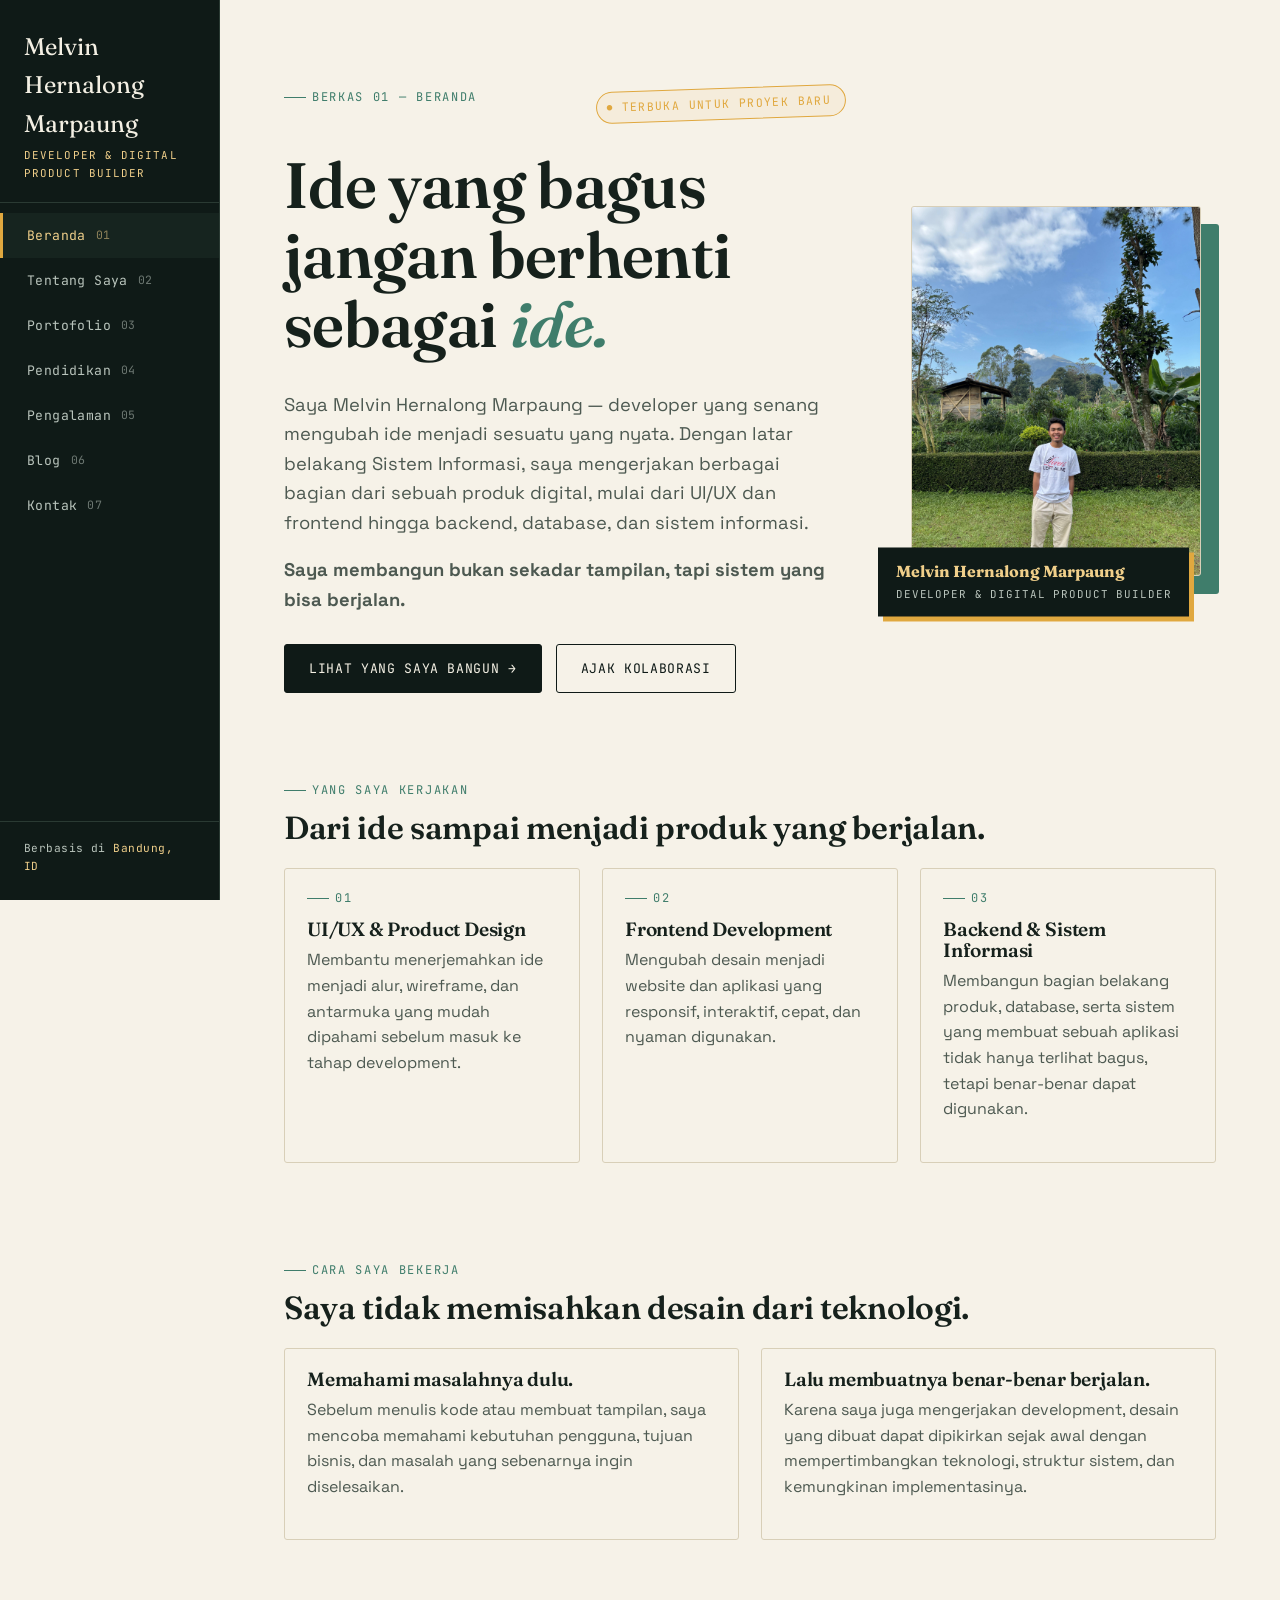
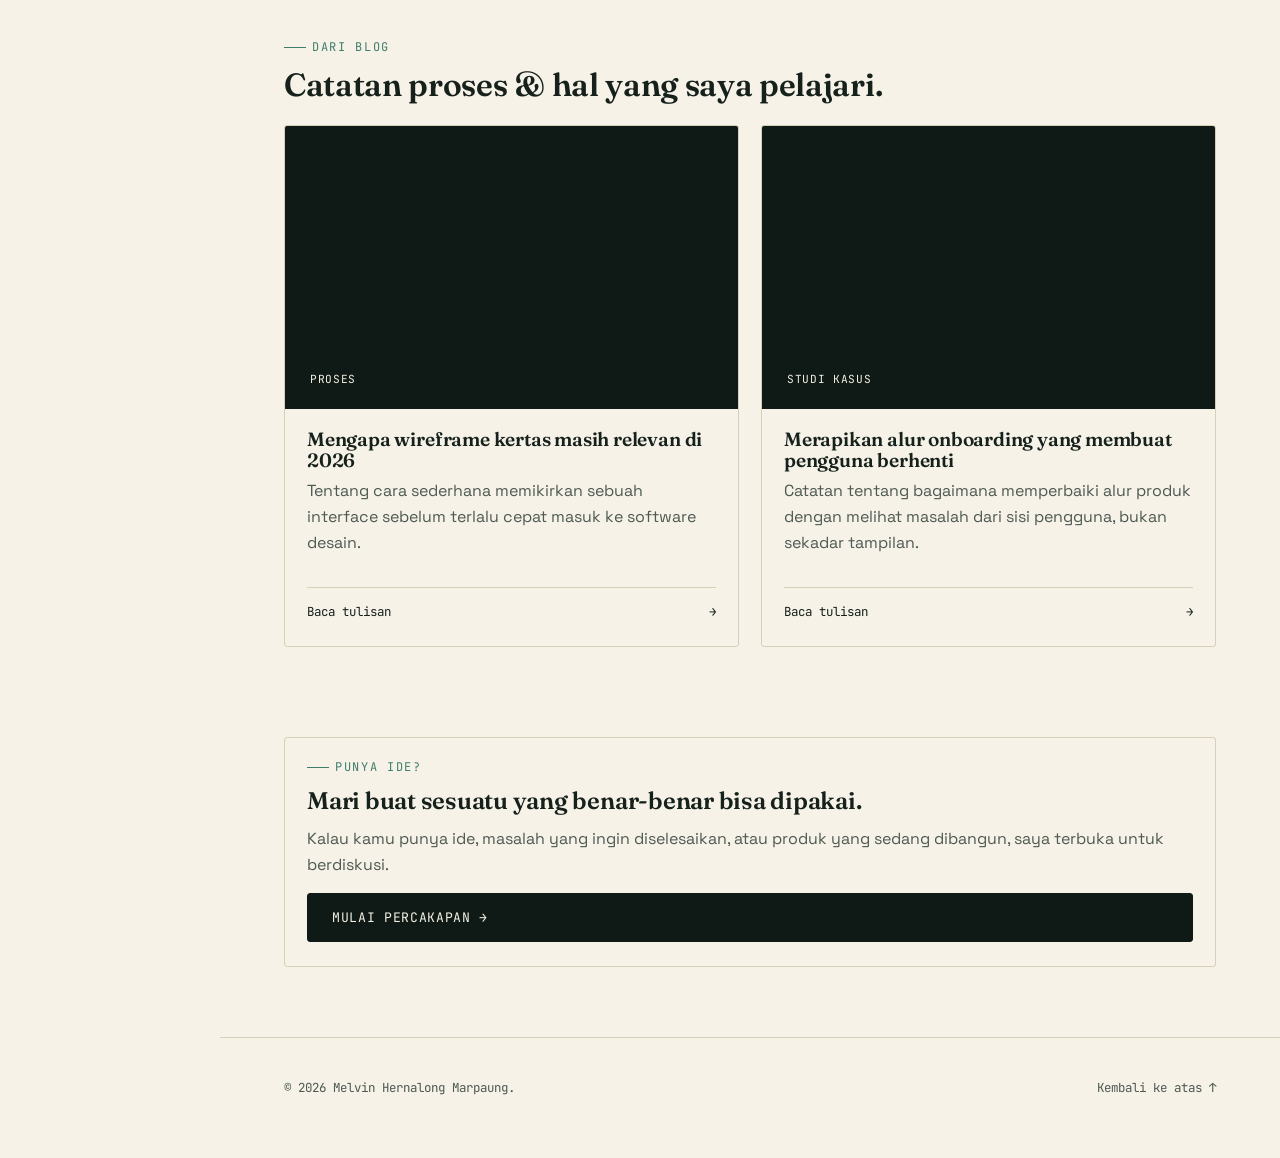
==== commit 3dd0abe2: "Update profile photo" ====
--- a/index.html
+++ b/index.html
@@ -3,6 +3,7 @@
 
 <head>
     <meta charset="UTF-8">
+    <meta name="google-site-verification" content="vHzKwTfBN7bEUhavc72Qb1EjjGlgrR1DVHdbptvx1ms" />
     <meta name="viewport" content="width=device-width, initial-scale=1.0">
 
     <!-- FAVICON -->
@@ -11,6 +12,25 @@
 
     <meta name="description" content="Portofolio Melvin Hernalong Marpaung — developer yang mengubah ide menjadi produk digital melalui UI/UX, frontend, backend, database, dan sistem informasi.">
 
+    <meta name="author" content="Melvin Hernalong Marpaung">
+
+    <meta name="robots" content="index, follow">
+
+    <link rel="canonical" href="https://melvinhiaja.github.io/Portofolio/">
+
+    <!-- OPEN GRAPH -->
+    <meta property="og:type" content="website">
+    <meta property="og:title" content="Melvin Hernalong Marpaung — Developer & Digital Product Builder">
+    <meta property="og:description" content="Portfolio Melvin Hernalong Marpaung — developer yang membangun produk digital melalui UI/UX, frontend, backend, database, dan sistem informasi.">
+    <meta property="og:url" content="https://melvinhiaja.github.io/Portofolio/">
+    <meta property="og:image" content="https://melvinhiaja.github.io/Portofolio/images/profile.jpeg">
+    <meta property="og:site_name" content="Melvin Hernalong Marpaung">
+
+    <!-- TWITTER / X -->
+    <meta name="twitter:card" content="summary_large_image">
+    <meta name="twitter:title" content="Melvin Hernalong Marpaung — Developer & Digital Product Builder">
+    <meta name="twitter:description" content="Portfolio Melvin Hernalong Marpaung — Developer & Digital Product Builder.">
+    <meta name="twitter:image" content="https://melvinhiaja.github.io/Portofolio/images/profile.jpeg">
     <link rel="preconnect" href="https://fonts.googleapis.com">
     <link rel="preconnect" href="https://fonts.gstatic.com" crossorigin>
 
@@ -49,52 +69,52 @@
             <ul class="tabnav__list">
 
                 <li>
-                    <a class="tabnav__link is-active" href="index.html">
-                        Beranda
-                        <span class="tabnav__tag">01</span>
-                    </a>
+                    <a class="tabnav__link is-active" href="./">
+                Beranda
+                <span class="tabnav__tag">01</span>
+            </a>
                 </li>
 
                 <li>
-                    <a class="tabnav__link" href="tentang.html">
-                        Tentang Saya
-                        <span class="tabnav__tag">02</span>
-                    </a>
+                    <a class="tabnav__link" href="tentang/">
+                Tentang Saya
+                <span class="tabnav__tag">02</span>
+            </a>
                 </li>
 
                 <li>
-                    <a class="tabnav__link" href="portofolio.html">
-                        Portofolio
-                        <span class="tabnav__tag">03</span>
-                    </a>
+                    <a class="tabnav__link" href="portofolio/">
+                Portofolio
+                <span class="tabnav__tag">03</span>
+            </a>
                 </li>
 
                 <li>
-                    <a class="tabnav__link" href="pendidikan.html">
-                        Pendidikan
-                        <span class="tabnav__tag">04</span>
-                    </a>
+                    <a class="tabnav__link" href="pendidikan/">
+                Pendidikan
+                <span class="tabnav__tag">04</span>
+            </a>
                 </li>
 
                 <li>
-                    <a class="tabnav__link" href="pengalaman.html">
-                        Pengalaman
-                        <span class="tabnav__tag">05</span>
-                    </a>
+                    <a class="tabnav__link" href="pengalaman/">
+                Pengalaman
+                <span class="tabnav__tag">05</span>
+            </a>
                 </li>
 
                 <li>
-                    <a class="tabnav__link" href="blog.html">
-                        Blog
-                        <span class="tabnav__tag">06</span>
-                    </a>
+                    <a class="tabnav__link" href="blog/">
+                Blog
+                <span class="tabnav__tag">06</span>
+            </a>
                 </li>
 
                 <li>
-                    <a class="tabnav__link" href="kontak.html">
-                        Kontak
-                        <span class="tabnav__tag">07</span>
-                    </a>
+                    <a class="tabnav__link" href="kontak/">
+                Kontak
+                <span class="tabnav__tag">07</span>
+            </a>
                 </li>
 
             </ul>
@@ -105,7 +125,6 @@
             </div>
 
         </nav>
-
 
         <!-- =====================================================
              MAIN CONTENT
@@ -159,11 +178,11 @@
 
                     <div class="hero__cta">
 
-                        <a class="btn btn--primary" href="portofolio.html">
+                        <a class="btn btn--primary" href="blog/">
                             Lihat yang Saya Bangun →
                         </a>
 
-                        <a class="btn btn--ghost" href="kontak.html">
+                        <a class="btn btn--ghost" href="kontak/">
                             Ajak Kolaborasi
                         </a>
 
@@ -182,7 +201,7 @@
 
                         <!-- FOTO -->
 
-                        <img src="images/profile.jpeg" alt="Foto profil Melvin Hernalong Marpaung">
+                        <img src="images/profile-baru.jpeg" alt="Foto profil Melvin Hernalong Marpaung">
 
 
                         <!-- SOCIAL OVERLAY -->
@@ -499,7 +518,7 @@
                 <div class="grid grid--2">
 
 
-                    <a class="card" href="blog.html">
+                    <a class="card" href="blog/">
 
                         <div class="card__media">
 
@@ -601,9 +620,9 @@
                             Kalau kamu punya ide, masalah yang ingin diselesaikan, atau produk yang sedang dibangun, saya terbuka untuk berdiskusi.
                         </p>
 
-                        <a class="btn btn--primary" href="kontak.html">
-                            Mulai Percakapan →
-                        </a>
+                        <a class="btn btn--primary" href="kontak/">
+    Mulai Percakapan →
+</a>
 
                     </div>
 
